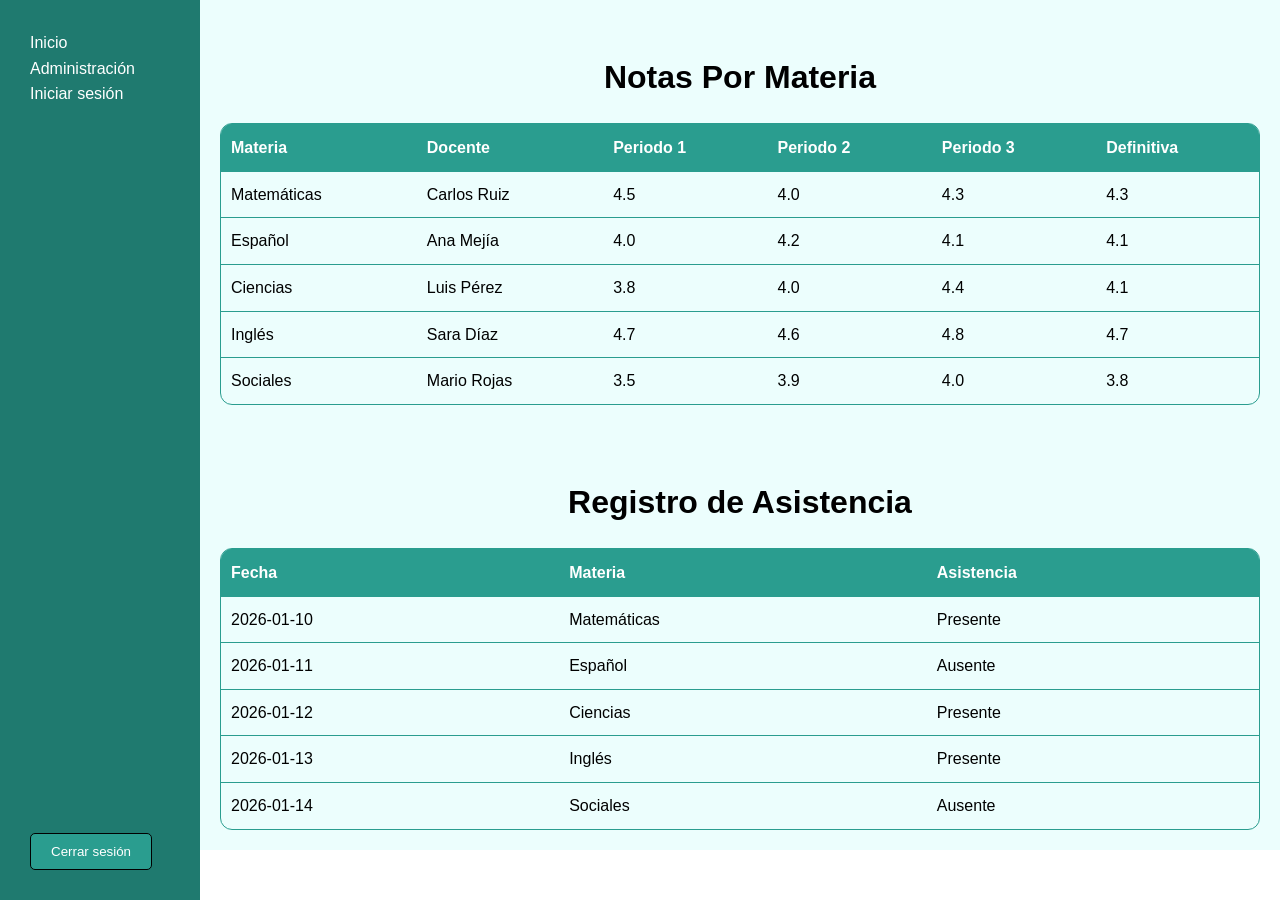
==== admin.html @ c86d9e1e "Merge pull request #6 from darkgirlchan/Feature/Base Feature/base" ====
<!DOCTYPE html>
<html lang="en">
<head>
    <meta charset="UTF-8">
    <meta name="viewport" content="width=device-width, initial-scale=1.0">
    <link rel="stylesheet" href="style.css">
    <title>Panel de administración</title>
</head>
<body>
    
    <aside class="sidebar">
        <ul>
            <li><a href="index.html">Inicio</a></li>
            <li><a href="admin.html">Administración</a></li>
            <li><a href="login.html">Iniciar sesión</a></li>
        </ul>
        <div>
            <button class="btn-cerrar-sesion">Cerrar sesión</button></div>
    </aside>
    <section class="content-admin">
        <h2>Notas Por Materia</h2>
    <table>
        <thead>
          <tr><th>Materia</th><th>Docente</th><th>Periodo 1</th><th>Periodo 2</th><th>Periodo 3</th><th>Definitiva</th></tr>
        </thead>
        <tbody>
          <tr><td>Matemáticas</td><td>Carlos Ruiz</td><td>4.5</td><td>4.0</td><td>4.3</td><td>4.3</td></tr>
          <tr><td>Español</td><td>Ana Mejía</td><td>4.0</td><td>4.2</td><td>4.1</td><td>4.1</td></tr>
          <tr><td>Ciencias</td><td>Luis Pérez</td><td>3.8</td><td>4.0</td><td>4.4</td><td>4.1</td></tr>
          <tr><td>Inglés</td><td>Sara Díaz</td><td>4.7</td><td>4.6</td><td>4.8</td><td>4.7</td></tr>
          <tr><td>Sociales</td><td>Mario Rojas</td><td>3.5</td><td>3.9</td><td>4.0</td><td class="alerta">3.8</td></tr>
        </tbody>
    </table>
    </section>
    <section class="content-admin">
        <h2>Registro de Asistencia</h2>
        <table>
            <thead>
                <tr><th>Fecha</th><th>Materia</th><th>Asistencia</th></tr>
            </thead>
            <tbody>
                <tr><td>2026-01-10</td><td>Matemáticas</td><td>Presente</td></tr>
                <tr><td>2026-01-11</td><td>Español</td><td>Ausente</td></tr>
                <tr><td>2026-01-12</td><td>Ciencias</td><td>Presente</td></tr>
                <tr><td>2026-01-13</td><td>Inglés</td><td>Presente</td></tr>
                <tr><td>2026-01-14</td><td>Sociales</td><td>Ausente</td></tr>
            </tbody>
        </table>
    </section>
</body>
</html>
---- style.css ----
/*estilos bases*/
:root {
    --BaseColor1: #1f7a6f;
    --BaseColor2: #2a9d8f;
    --BaseColor4: #ecfefd;
    --letrasBase1: #FFFFFF;
    --letrasBase4: #000000;
    --BotonPrimario: #E9C46A ;
    --BotonSecundario: #E63946;
}
html {
    font-family: Arial, sans-serif;
    scroll-behavior: smooth;
}
* {
    margin: 0;
    padding: 0;
    box-sizing: border-box;
}
body {
    line-height: 1.6;
}
h1 {
    color: var(--letrasBase1);
    font-size: 2rem;
    text-align: center;
    margin-top: 2rem;
}
h2 {
    color: var(--letrasBase1);
    font-size: 1.5rem;
    text-align: center;
    margin-top: 1.5rem;
}
h3 {
    color: var(--letrasBase4);
    font-size: 1.2rem;
    text-align: center;
    margin-top: 1rem;
}
p {
    color: var(--letrasBase4);
    font-size: 1rem;
    text-align: left;
    margin-top: 1rem;
}
a {
    color: var(--letrasBase4);
    text-decoration: underline;
}
ul,ol {
    list-style: none;
}
img, picture, video, canvas, svg {
    max-width: 100%;
    display: block;
}
.logo{
    margin-left: -20px;
    display: flex;
    width: 100px;
    height:fit-content;
}
.sidebar {
    display: flex;
    background-color: var(--BaseColor1);
    padding: 30px;
    flex-direction: column;
    justify-content: space-between;
    overflow-y: auto;
    height: 100%;
    width: 200px;
    position:fixed;
}
.sidebar a {
    color: var(--letrasBase1);
    text-decoration: none;
    margin: 10px 0;
}
.navbar {
    display:flex;
    justify-content:space-between;
    align-items: center;
    background-color: var(--BaseColor1);
    padding: 15px 50px;
    position: sticky;
    top: 0;
    z-index: 10;
}

.opciones a {
    color: var(--letrasBase1);
    text-decoration: none;
    margin: 20px;
}
.opciones a:hover {
    color: var(--BotonPrimario);
}
.opciones a.active {
    color: var(--BotonPrimario);
}

table {
    width: 100%;
    border-collapse: separate;
    border-spacing: 0;
    margin-top: 20px;
    border-radius: 12px;
    overflow: hidden;
    border: 1px solid var(--BaseColor2);
}
table th,
table td {
    padding: 10px;
    text-align: left;
    border-top: 1px solid var(--BaseColor2);
}
thead {
    background-color: var(--BaseColor2);
    color: var(--letrasBase1);
}
.btn-cerrar-sesion {
    background-color: var(--BaseColor2);
    color: var(--letrasBase1);
    border: none;
    padding: 10px 20px;
    cursor: pointer;
    border-radius: 5px;
    border: 1px solid var(--letrasBase4);
}
.btn-cerrar-sesion:hover {
    background-color: var(--BotonSecundario);
}

/*estilos mariana*/

/*estilos natalia*/

/*estilos danna*/
.content-inicio{
    background-color: var(--BaseColor2)
}
.content-admin{
    background-color: var(--BaseColor4);
    padding: 20px;
    flex: 1;
    margin-left: 200px;
    display:flexbox;   
}
.content-admin h2{
    color: var(--letrasBase4);
    font-size: 2rem;
    text-align: center;
    margin-top: 2rem;
}
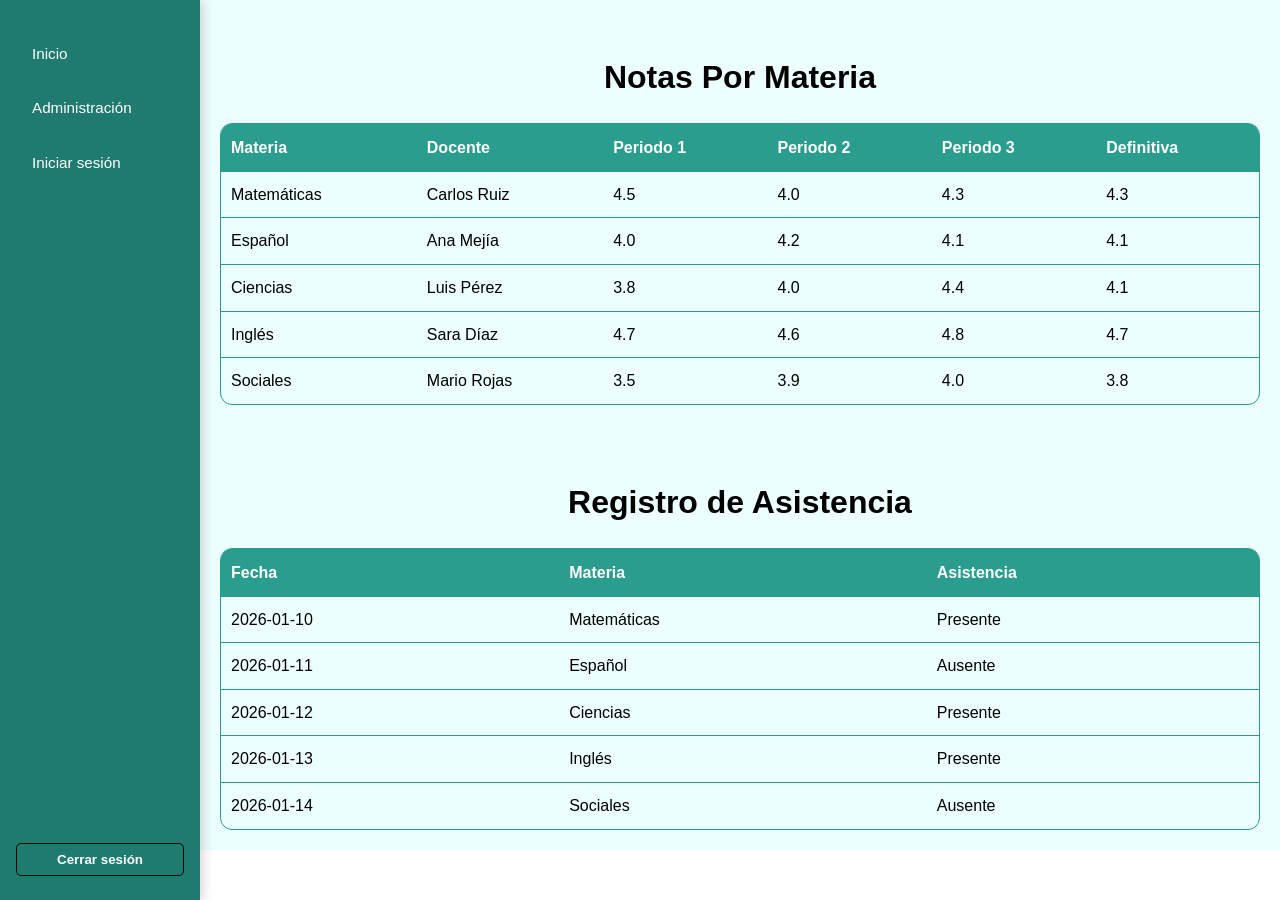
==== commit f6b8eaa6: "style: mejora del estilo visual" ====
--- a/admin.html
+++ b/admin.html
@@ -9,14 +9,16 @@
 <body>
     
     <aside class="sidebar">
+        <div class="sidebar-links">
         <ul>
             <li><a href="index.html">Inicio</a></li>
             <li><a href="admin.html">Administración</a></li>
             <li><a href="login.html">Iniciar sesión</a></li>
         </ul>
-        <div>
-            <button class="btn-cerrar-sesion">Cerrar sesión</button></div>
+        </div>
+        <button class="btn-cerrar-sesion">Cerrar sesión</button>
     </aside>
+    <section></section>
     <section class="content-admin">
         <h2>Notas Por Materia</h2>
     <table>
--- a/style.css
+++ b/style.css
@@ -5,83 +5,115 @@
     --BaseColor4: #ecfefd;
     --letrasBase1: #FFFFFF;
     --letrasBase4: #000000;
-    --BotonPrimario: #E9C46A ;
+    --BotonPrimario: #53ef91 ;
     --BotonSecundario: #E63946;
 }
+
 html {
     font-family: Arial, sans-serif;
     scroll-behavior: smooth;
 }
+
 * {
     margin: 0;
     padding: 0;
     box-sizing: border-box;
 }
+
 body {
     line-height: 1.6;
 }
+
 h1 {
     color: var(--letrasBase1);
     font-size: 2rem;
     text-align: center;
     margin-top: 2rem;
 }
+
 h2 {
     color: var(--letrasBase1);
     font-size: 1.5rem;
     text-align: center;
     margin-top: 1.5rem;
 }
+
 h3 {
     color: var(--letrasBase4);
     font-size: 1.2rem;
     text-align: center;
     margin-top: 1rem;
 }
+
 p {
     color: var(--letrasBase4);
     font-size: 1rem;
     text-align: left;
     margin-top: 1rem;
 }
+
 a {
     color: var(--letrasBase4);
     text-decoration: underline;
 }
+
 ul,ol {
     list-style: none;
 }
+
 img, picture, video, canvas, svg {
     max-width: 100%;
     display: block;
 }
+
 .logo{
     margin-left: -20px;
     display: flex;
     width: 100px;
     height:fit-content;
 }
+
 .sidebar {
     display: flex;
+    flex-direction: column;
     background-color: var(--BaseColor1);
-    padding: 30px;
-    flex-direction: column;
-    justify-content: space-between;
+    padding: 24px 16px;                 
     overflow-y: auto;
     height: 100%;
     width: 200px;
-    position:fixed;
-}
+    position: fixed;
+    top: 0;
+    left: 0;
+    box-shadow: 4px 0 10px rgba(0, 0, 0, 0.15); 
+}
+
 .sidebar a {
     color: var(--letrasBase1);
     text-decoration: none;
-    margin: 10px 0;
-}
+    font-size: 0.95rem;
+    font-weight: 500;
+    padding: 12px 16px;
+    margin: 6px 0;
+    border-radius: 8px;
+    display: flex;
+    align-items: center;
+}
+
+.sidebar-links {
+    display: flex;
+    flex-direction: column;
+    width: 100%;
+}
+
+.sidebar a:hover{
+    color: var(--BotonPrimario);
+}
+
 .navbar {
     display:flex;
     justify-content:space-between;
     align-items: center;
-    background-color: var(--BaseColor1);
+    background-color: var(--BaseColor4);
     padding: 15px 50px;
     position: sticky;
     top: 0;
@@ -89,15 +121,13 @@
 }
 
 .opciones a {
-    color: var(--letrasBase1);
+    color: var(--letrasBase4);
     text-decoration: none;
     margin: 20px;
 }
+
 .opciones a:hover {
-    color: var(--BotonPrimario);
-}
-.opciones a.active {
-    color: var(--BotonPrimario);
+    color: var(--BaseColor1);
 }
 
 table {
@@ -109,31 +139,218 @@
     overflow: hidden;
     border: 1px solid var(--BaseColor2);
 }
+
 table th,
 table td {
     padding: 10px;
     text-align: left;
     border-top: 1px solid var(--BaseColor2);
 }
+
 thead {
     background-color: var(--BaseColor2);
     color: var(--letrasBase1);
 }
+
 .btn-cerrar-sesion {
-    background-color: var(--BaseColor2);
+    padding: 8px 20px;
+    background-color: var(--BaseColor1);
+    border: 2px solid var(--BaseColor3); border-radius: 6px;
+    color: var(--letrasBase1); font-weight: bold;
+    border: 1px solid var(--letrasBase4);
+    cursor: pointer;
+    border-radius: 5px;
+    margin-top: auto; 
+    border: 1px solid var(--letrasBase4);
+}
+
+.btn-cerrar-sesion:hover {
+    background-color: var(--BotonSecundario);
+}
+
+.btn-login {
+    padding: 8px 20px;
+    border: 2px solid var(--BaseColor3); border-radius: 6px;
+    color: var(--BaseColor3); font-weight: bold;
+    border: 1px solid var(--letrasBase4);
+}
+
+.btn-login:hover { 
+    background: var(--BaseColor3); 
+    color: var(--BaseColor1); 
+}
+ 
+.p2 {
+    color: var(--BaseColor4);
+}
+
+.p3 {
+    text-align: center;
+ }
+
+.pie { 
+    padding: 24px; 
+    text-align: center; 
+    background: var(--letrasBase1); 
+    color: var(--letrasBase1); 
+}
+
+/*estilos mariana*/
+
+.btn-matriculate{
+    display: block;
+    width: max-content;
+    margin: 20px auto 0 auto;
+    background-color: var(--BaseColor1);
     color: var(--letrasBase1);
     border: none;
+    text-decoration: none;
     padding: 10px 20px;
     cursor: pointer;
     border-radius: 5px;
-    border: 1px solid var(--letrasBase4);
-}
-.btn-cerrar-sesion:hover {
-    background-color: var(--BotonSecundario);
-}
-
-/*estilos mariana*/
-
+    border: 1px solid var(--BaseColor2);
+}
+
+.btn-matriculate:hover {
+    background: var(--BotonPrimario); 
+    color: var(--letrasBase4); 
+}
+
+.matricula-div {
+    align-content: center;
+    display: flex;
+    justify-content: center; 
+    align-items: center;
+} 
+
+.hero {
+    display: flex; align-items: center;
+    justify-content: space-between;
+    min-height: 480px; padding: 48px;
+    background: var(--BaseColor2);
+    color: var(--letrasBase1);
+}
+
+.hero-texto {
+    max-width: 600px;
+}
+
+.hero h1 {
+    font-size: 4rem;
+    line-height: 1.1;
+    margin: 8px 0;
+    color: var(--letrasBase1);
+}
+
+.hero .hero-sub {
+    font-size: 1rem;
+    margin-bottom: 24px;
+    color: var(--letrasBase1);
+}
+
+.hero-imagen img {
+  width: 100%;
+  max-width: 520px;
+  height: 420px;
+  object-fit: cover;
+  border-radius: 12px;
+}
+
+.seccion { 
+    padding: 150px; 
+    margin: 0 auto;
+    display: block;
+}
+
+.seccion h2 {
+    font-size: 4rem;
+    margin-bottom: 30px;
+    color: var(--BaseColor2);
+}
+
+.division-img {
+    display: flex;
+    justify-content: space-between;
+}
+
+.conocenos-grid { 
+    max-width: 600px;
+    text-align: center;
+    margin-top: 4%;
+}
+
+.seccion-alt {
+    max-width: none;
+    background: var(--BaseColor2);
+    color: var(--letrasBase1);
+}
+
+.seccion-alt h2 {
+    color: var(--BotonPrimario);
+}
+
+.instalaciones-grid {
+    display: grid;
+    grid-template-columns: 1fr 140px 1fr;
+    gap: 32px;
+    align-items: center;
+}
+ 
+.pasos {
+    list-style: none;
+    display: grid;
+    grid-template-columns: repeat(3, 1fr);
+    gap: 24px;
+}
+
+.paso {
+    padding: 24px; 
+    text-align: center;
+    background: var(--letrasBase1); 
+    color: var(--letrasBase4);
+    border-top: 5px solid var(--BaseColor2); 
+    border-radius: 12px;
+    box-shadow: 0 2px 8px rgba(0,0,0,0.12);
+}
+
+.paso h3 {
+    margin-bottom: 8px; 
+    color: var(--BaseColor2);
+}
+
+.numero {
+    display: inline-flex; 
+    align-items: center; 
+    justify-content: center;
+    width: 44px; height: 44px; 
+    margin-bottom: 12px; 
+    border-radius: 50%;
+    background: var(--BaseColor2); 
+    color: var(--letrasBase1);
+    font-weight: bold; 
+    font-size: 1.2rem;
+}
+ 
+/*estilos natalia*/
+ 
+/*estilos danna*/
+.content-inicio { 
+    background-color: var(--BaseColor2);
+}
+.content-admin {
+    background-color: var(--BaseColor4);
+    padding: 20px;
+    flex: 1;
+    margin-left: 200px;
+    display: flexbox;
+}
+.content-admin h2 {
+    color: var(--letrasBase4);
+    font-size: 2rem;
+    text-align: center;
+    margin-top: 2rem;
+}
+ 
 /*estilos natalia*/
 
 /*estilos danna*/
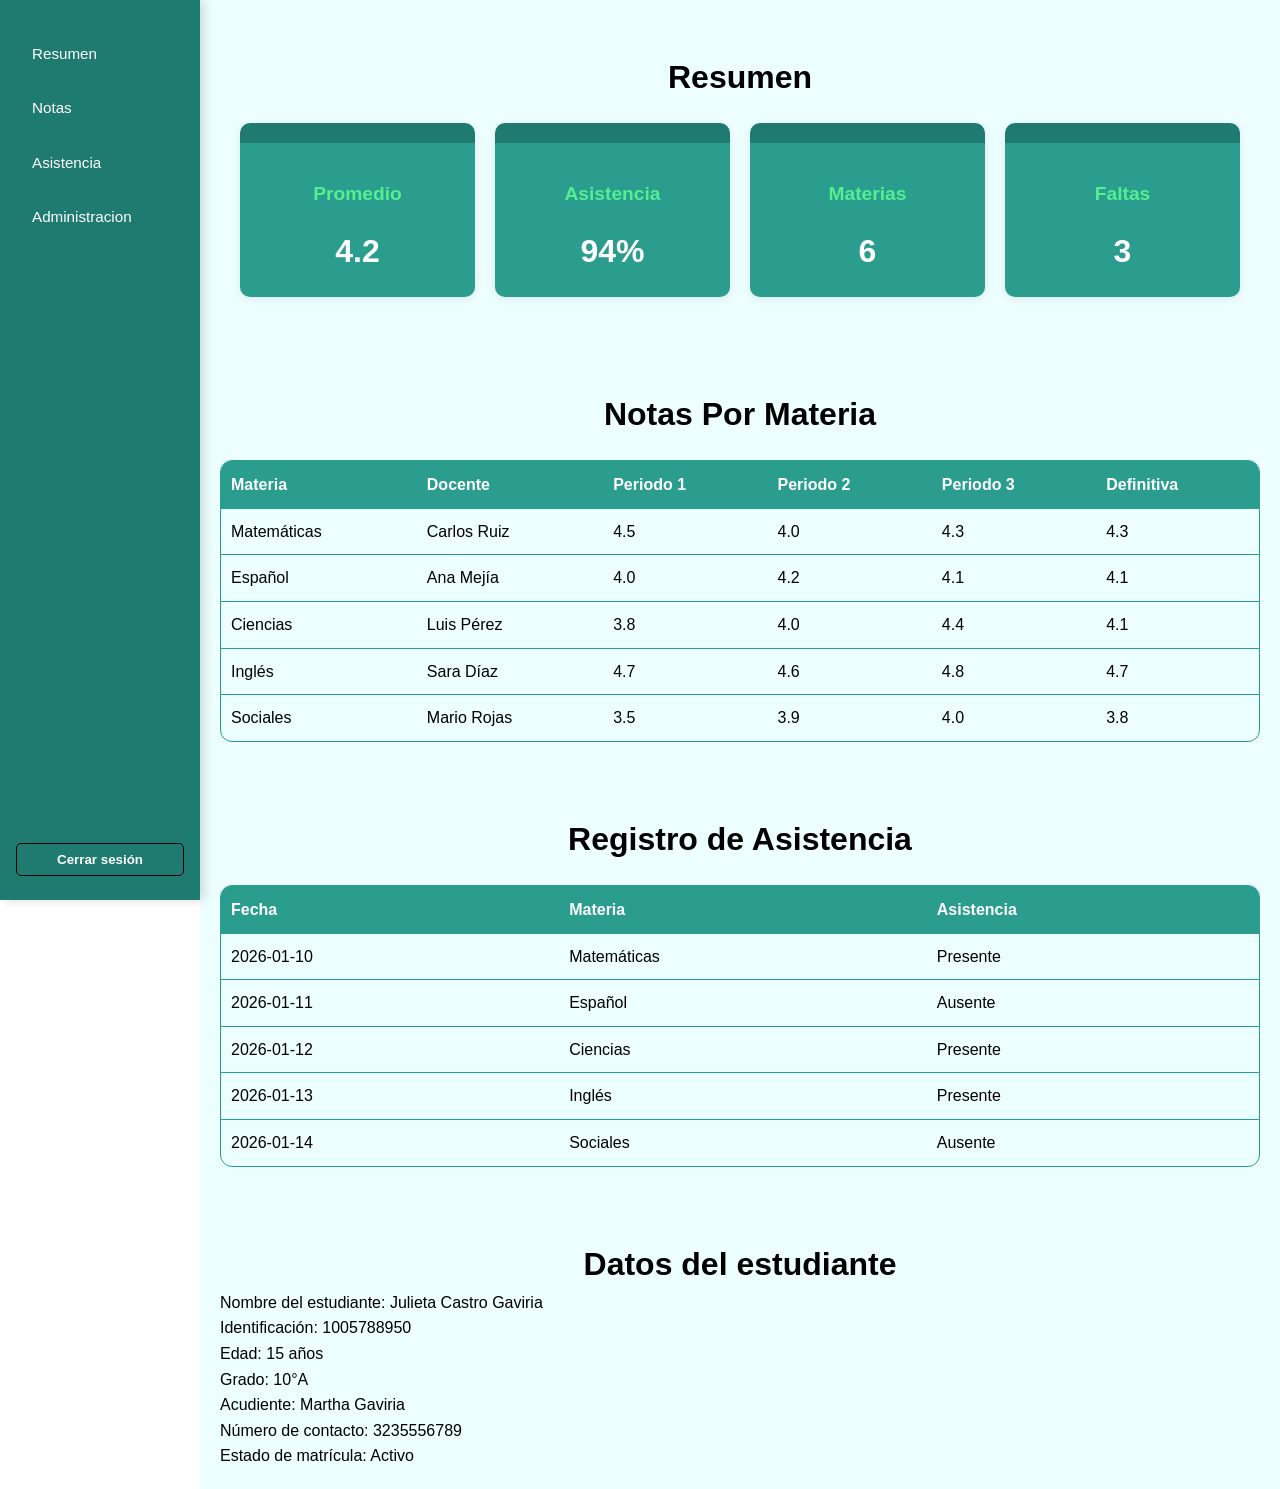
==== commit d7bfa78c: "estilo para login" ====
--- a/admin.html
+++ b/admin.html
@@ -7,19 +7,30 @@
     <title>Panel de administración</title>
 </head>
 <body>
-    
+    <header>
     <aside class="sidebar">
         <div class="sidebar-links">
         <ul>
-            <li><a href="index.html">Inicio</a></li>
-            <li><a href="admin.html">Administración</a></li>
-            <li><a href="login.html">Iniciar sesión</a></li>
+            <li><a href="#resumen">Resumen</a></li>
+            <li><a href="#notas">Notas</a></li>
+            <li><a href="#asistencia">Asistencia</a></li>
+            <li><a href="#administracion">Administracion</a></li>
         </ul>
         </div>
-        <button class="btn-cerrar-sesion">Cerrar sesión</button>
+        <button onclick="location.href='login.html'" class="btn-cerrar-sesion"> Cerrar sesión</button>
     </aside>
-    <section></section>
-    <section class="content-admin">
+    </header>
+    <main></main>
+    <section id="resumen" class="content-admin">
+        <h2>Resumen</h2>
+        <div class="tarjetas">
+            <article class="tarjeta"><h3>Promedio</h3><p class="dato">4.2</p></article>
+            <article class="tarjeta"><h3>Asistencia</h3><p class="dato">94%</p></article>
+            <article class="tarjeta"><h3>Materias</h3><p class="dato">6</p></article>
+            <article class="tarjeta"><h3>Faltas</h3><p class="dato">3</p></article>
+        </div>
+    </section>
+    <section class="content-admin" id="notas">
         <h2>Notas Por Materia</h2>
     <table>
         <thead>
@@ -34,7 +45,7 @@
         </tbody>
     </table>
     </section>
-    <section class="content-admin">
+    <section class="content-admin" id="asistencia">
         <h2>Registro de Asistencia</h2>
         <table>
             <thead>
@@ -49,5 +60,20 @@
             </tbody>
         </table>
     </section>
+
+    <section class="content-admin">
+        <h2>Datos del estudiante</h2>
+        <ul>
+            <li>Nombre del estudiante: Julieta Castro Gaviria</li>
+            <li>Identificación: 1005788950</li>
+            <li>Edad: 15 años</li>
+            <li>Grado: 10°A</li>
+            <li>Acudiente: Martha Gaviria</li>
+            <li>Número de contacto: 3235556789</li>
+            <li>Estado de matrícula: Activo</li>
+        </ul>
+
+
+    </section>
 </body>
 </html>
--- a/style.css
+++ b/style.css
@@ -352,6 +352,35 @@
 }
  
 /*estilos natalia*/
+/*Login*/
+.login-container{
+    background-color: var(--BaseColor2);
+    padding: 20px;
+    text-align: center;
+}
+
+.login-container p{
+    text-align: center;
+    line-height: 1.5;
+    padding: 5xp;
+    margin-bottom: 20px;
+}
+
+.login-container label{
+    padding: 20px 2px;
+    font-weight: bold;
+}
+.login-container button{
+    background-color:antiquewhite;
+    padding: 5px;
+    border:none;
+    border-radius: 4px ;
+    font-weight: 200;
+}
+
+footer{
+    text-align: center;
+}
 
 /*estilos danna*/
 .content-inicio{
@@ -370,5 +399,28 @@
     text-align: center;
     margin-top: 2rem;
 }
-
-
+.tarjetas {
+    background-color: var(--BaseColor4);
+    padding: 20px;
+    flex: 1;
+    display: grid; 
+    grid-template-columns: repeat(4, 1fr);
+    gap: 20px;
+}
+.tarjeta {
+    border-top: 20px solid var(--BaseColor1);
+    padding: 20px; 
+    background: var(--BaseColor2); 
+    border-radius: 10px;
+    box-shadow: 0 2px 8px rgba(0,0,0,0.08);
+}
+.tarjeta h3 { margin-bottom: 8px; color: var(--BotonPrimario);}
+.dato { 
+    font-size: 2rem;
+    font-weight: bold;
+    color: var(--letrasBase1);
+    text-align: center;
+}
+
+
+
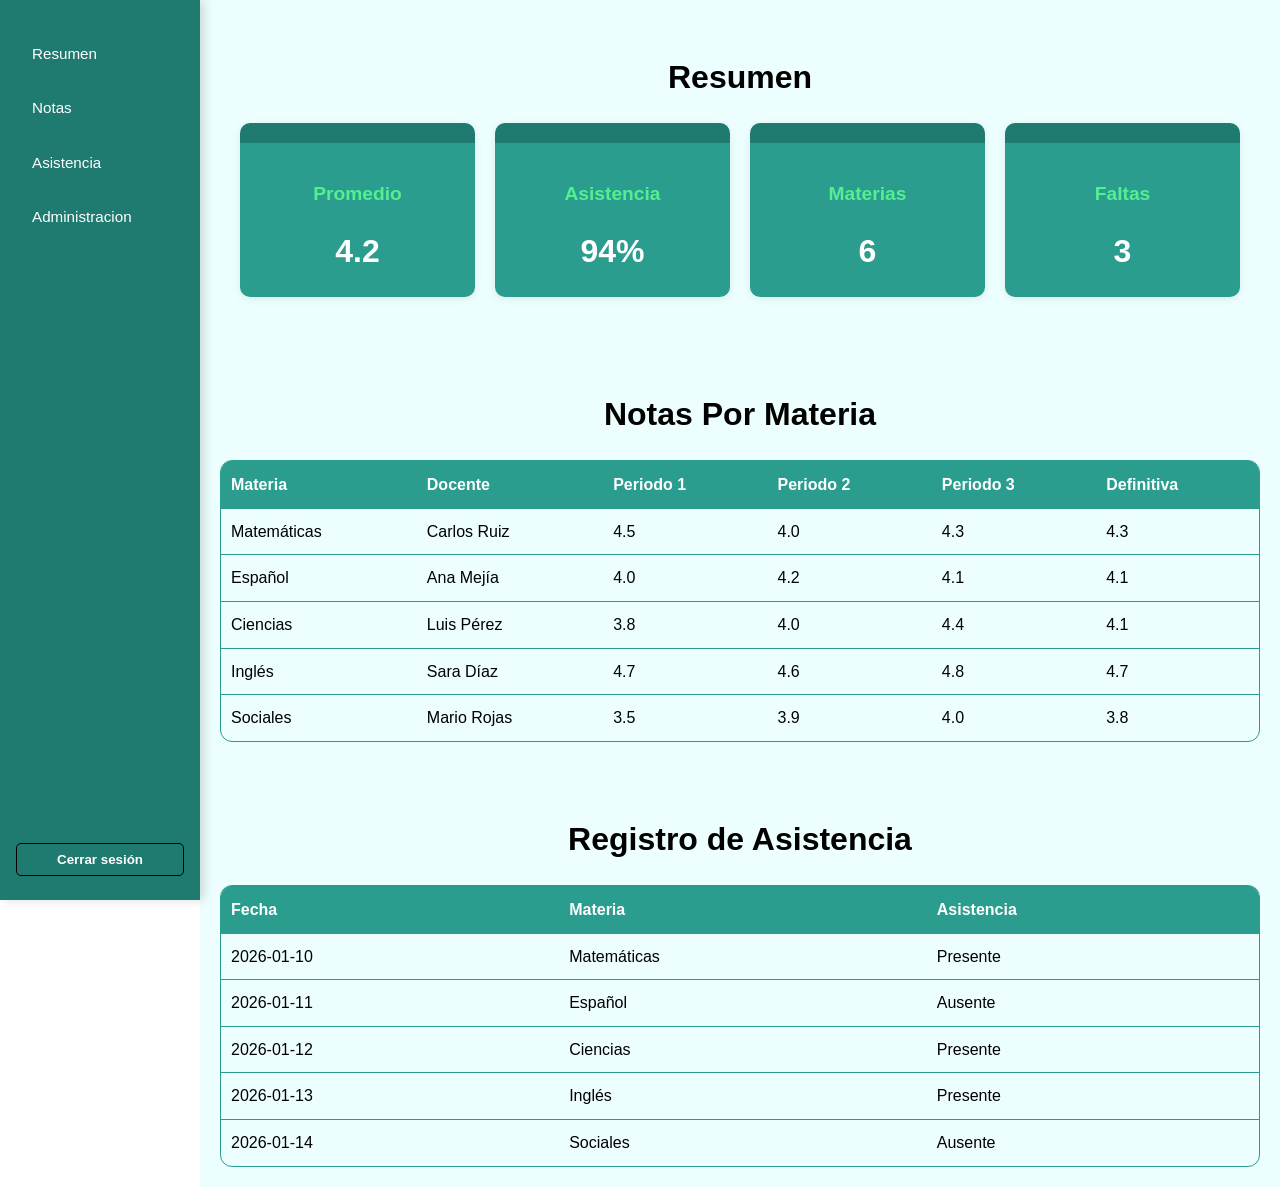
==== commit 3b7bb44d: "feat: resumen en pestaña admin" ====
--- a/admin.html
+++ b/admin.html
@@ -60,20 +60,6 @@
             </tbody>
         </table>
     </section>
-
-    <section class="content-admin">
-        <h2>Datos del estudiante</h2>
-        <ul>
-            <li>Nombre del estudiante: Julieta Castro Gaviria</li>
-            <li>Identificación: 1005788950</li>
-            <li>Edad: 15 años</li>
-            <li>Grado: 10°A</li>
-            <li>Acudiente: Martha Gaviria</li>
-            <li>Número de contacto: 3235556789</li>
-            <li>Estado de matrícula: Activo</li>
-        </ul>
-
-
-    </section>
+    </main>
 </body>
 </html>
--- a/style.css
+++ b/style.css
@@ -352,35 +352,6 @@
 }
  
 /*estilos natalia*/
-/*Login*/
-.login-container{
-    background-color: var(--BaseColor2);
-    padding: 20px;
-    text-align: center;
-}
-
-.login-container p{
-    text-align: center;
-    line-height: 1.5;
-    padding: 5xp;
-    margin-bottom: 20px;
-}
-
-.login-container label{
-    padding: 20px 2px;
-    font-weight: bold;
-}
-.login-container button{
-    background-color:antiquewhite;
-    padding: 5px;
-    border:none;
-    border-radius: 4px ;
-    font-weight: 200;
-}
-
-footer{
-    text-align: center;
-}
 
 /*estilos danna*/
 .content-inicio{
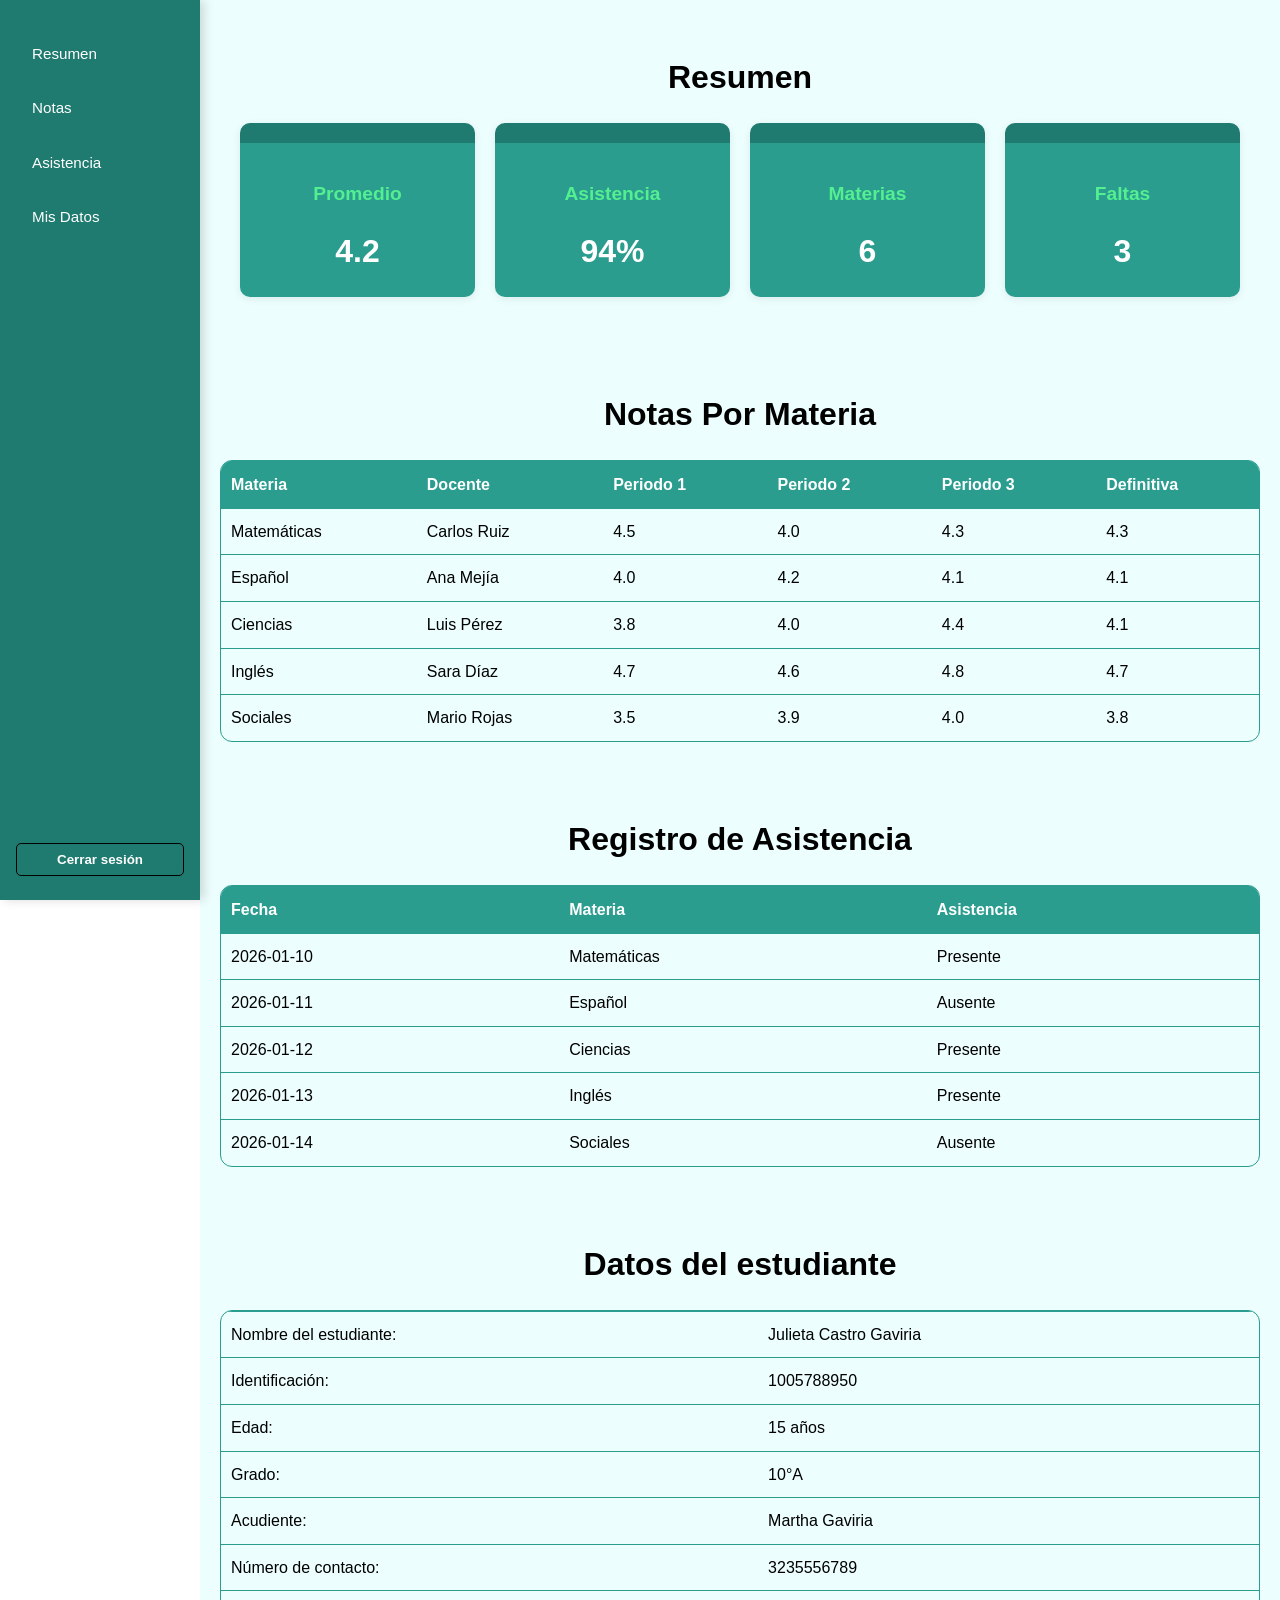
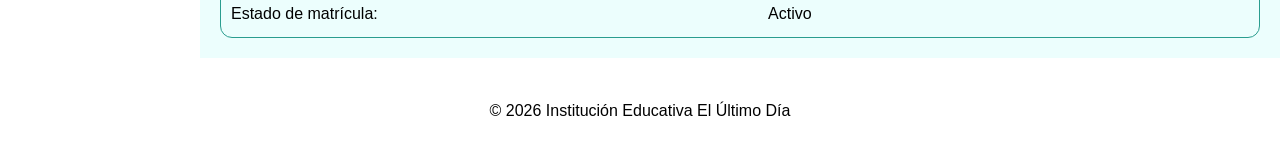
==== commit 022f0dae: "fix: integracion de estilos y de formatos correctos" ====
--- a/admin.html
+++ b/admin.html
@@ -14,7 +14,7 @@
             <li><a href="#resumen">Resumen</a></li>
             <li><a href="#notas">Notas</a></li>
             <li><a href="#asistencia">Asistencia</a></li>
-            <li><a href="#administracion">Administracion</a></li>
+            <li><a href="#datos">Mis Datos</a></li>
         </ul>
         </div>
         <button onclick="location.href='login.html'" class="btn-cerrar-sesion"> Cerrar sesión</button>
@@ -60,6 +60,23 @@
             </tbody>
         </table>
     </section>
-    </main>
+
+    <section class="content-admin" id="datos">
+        <h2>Datos del estudiante</h2>
+        <table>
+            <tbody>
+                <tr><td>Nombre del estudiante:</td><td>Julieta Castro Gaviria</td></tr>
+                <tr><td>Identificación: </td><td>1005788950</td></tr>
+                <tr><td>Edad: </td><td>15 años</td></tr>
+                <tr><td>Grado: </td><td>10°A</td></tr>
+                <tr><td>Acudiente:</td><td>Martha Gaviria</td></tr>
+                <tr><td>Número de contacto:</td><td>3235556789</td></tr>
+                <tr><td>Estado de matrícula:</td><td>Activo</td></tr>
+            </tbody>
+        </table>
+    </section>
+      <footer class="pie">
+    <p class="p3">&copy; 2026 Institución Educativa El Último Día</p>
+  </footer>
 </body>
 </html>
--- a/style.css
+++ b/style.css
@@ -224,7 +224,8 @@
 } 
 
 .hero {
-    display: flex; align-items: center;
+    display: flex; 
+    align-items: center;
     justify-content: space-between;
     min-height: 480px; padding: 48px;
     background: var(--BaseColor2);
@@ -352,6 +353,49 @@
 }
  
 /*estilos natalia*/
+/*Login*/
+.login-container{
+    background-color: var(--BaseColor4);
+    border-radius: 10%;
+    padding: 20px;
+    margin: auto;
+    height: 600px;
+    margin-top: 20px;
+    width: 50%;
+    text-align: center;
+    border: 1px solid var(--letrasBase4);
+}
+form{
+    display: grid;
+}
+.login-container h2{
+    color: var(--letrasBase4);
+}
+.login-container p{
+    text-align: center;
+    line-height: 1.5;
+    padding: 5px;
+    margin-bottom: 20px;
+}
+
+.login-container label{
+    padding: 20px 2px;
+    font-weight: bold;
+}
+.login-container button{
+    background-color:var(--BaseColor2);
+    padding: 10px;
+    border:none;
+    border-radius: 4px ;
+    font-weight: 200;
+    margin: 10px;
+}
+.login-container button:hover{
+    background-color: var(--BotonPrimario);
+}
+footer{
+    text-align: center;
+}
 
 /*estilos danna*/
 .content-inicio{
